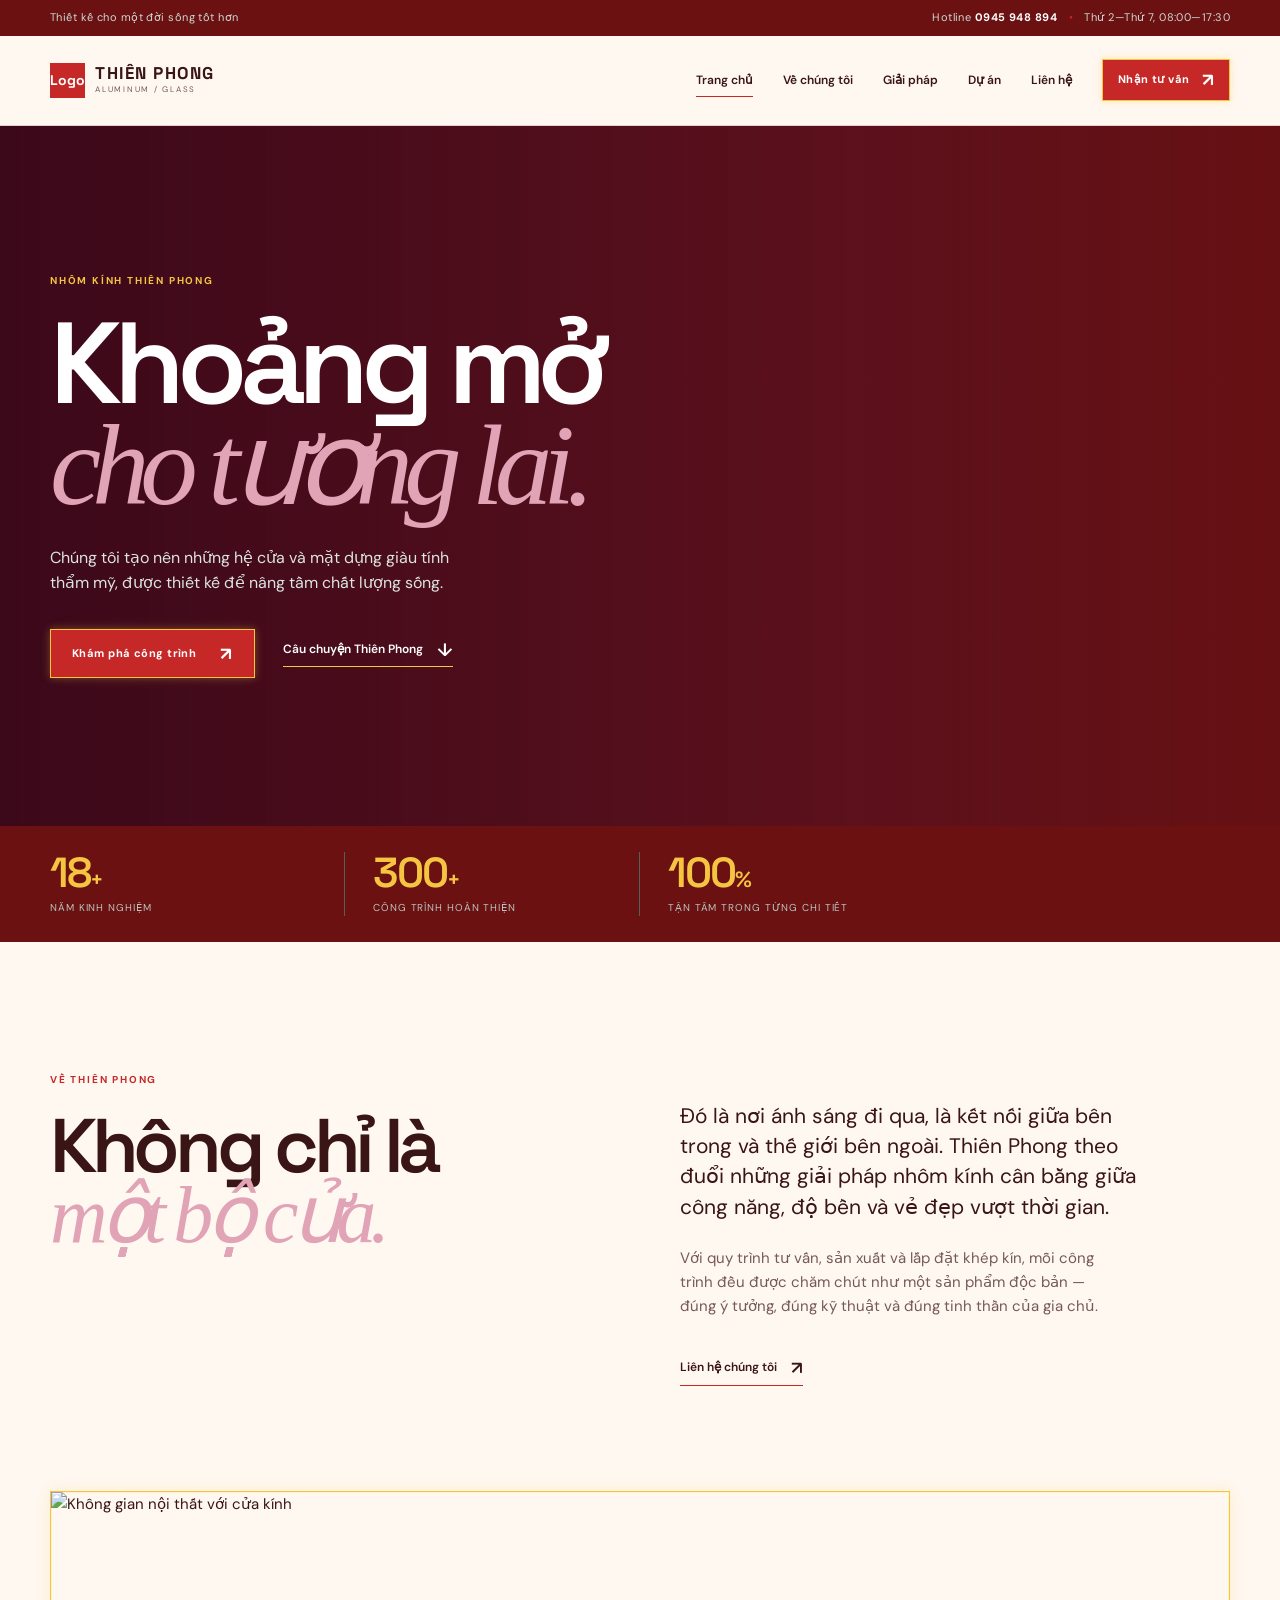
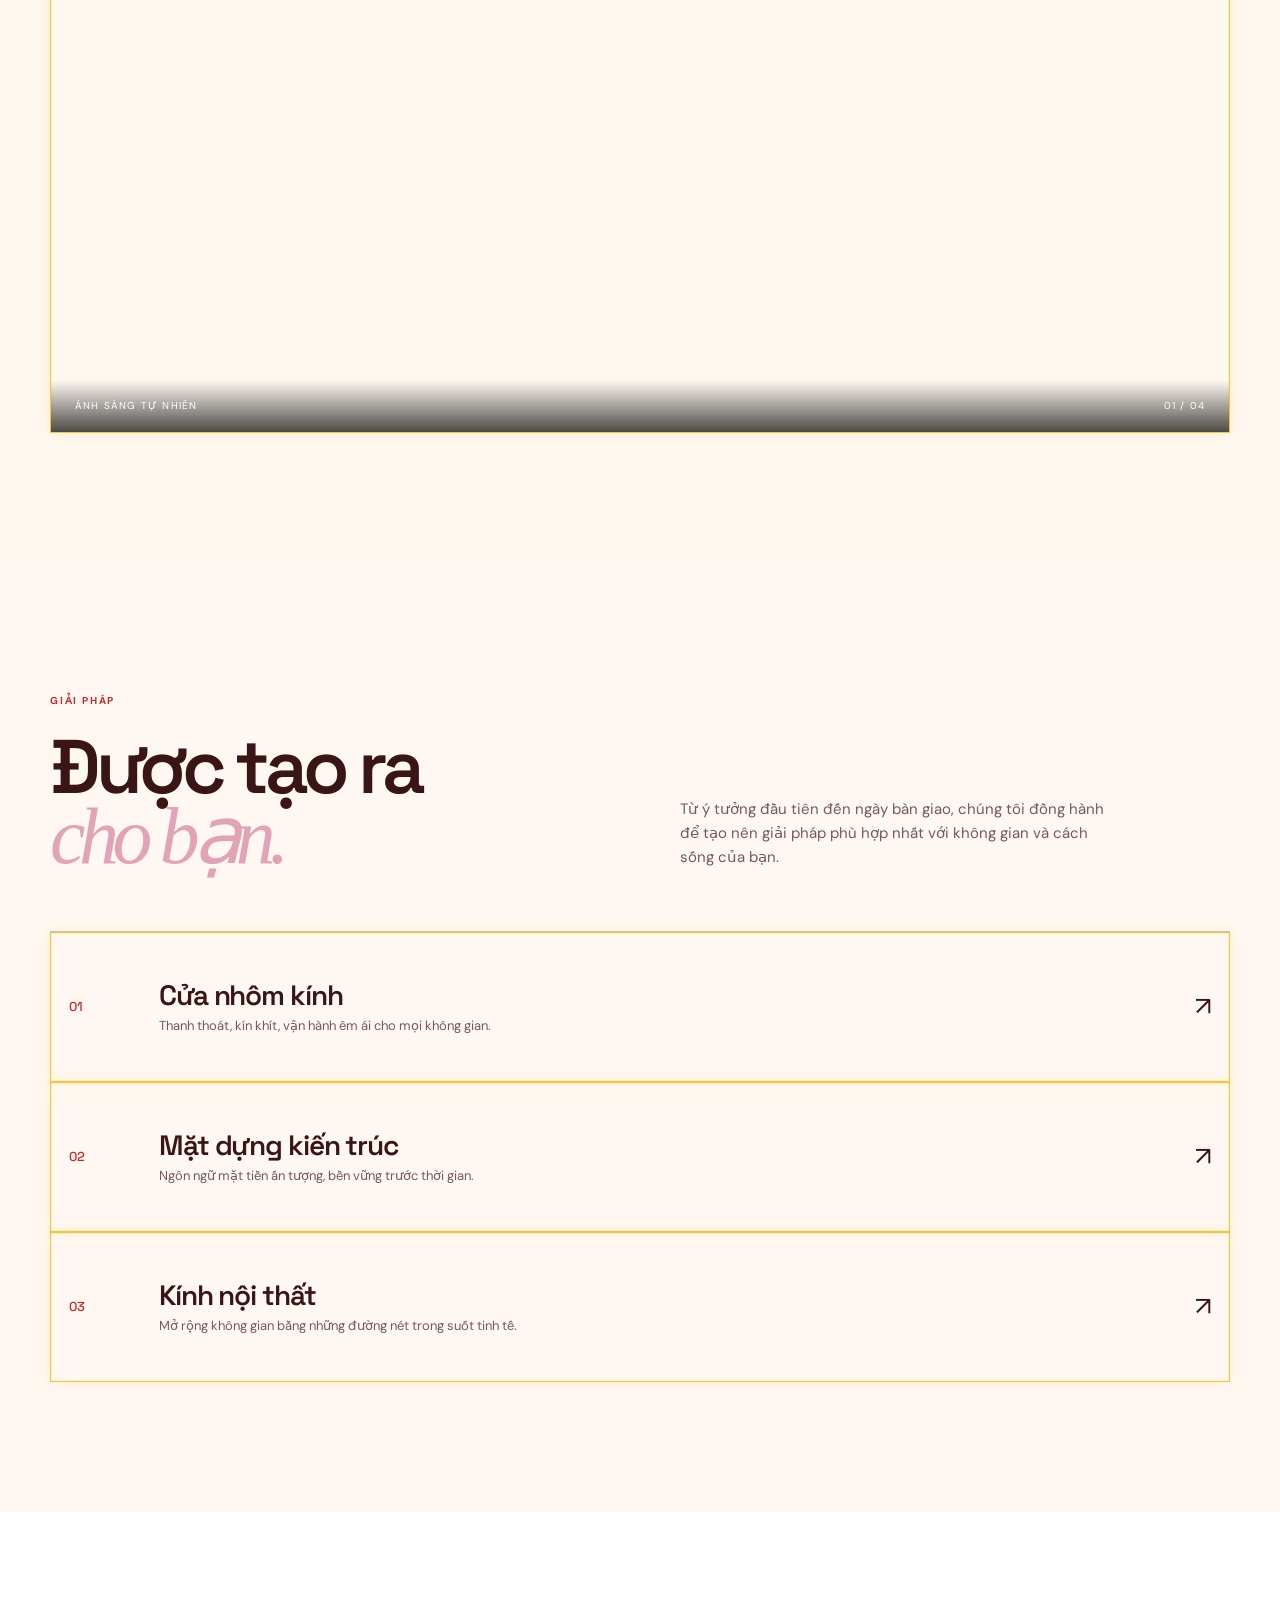
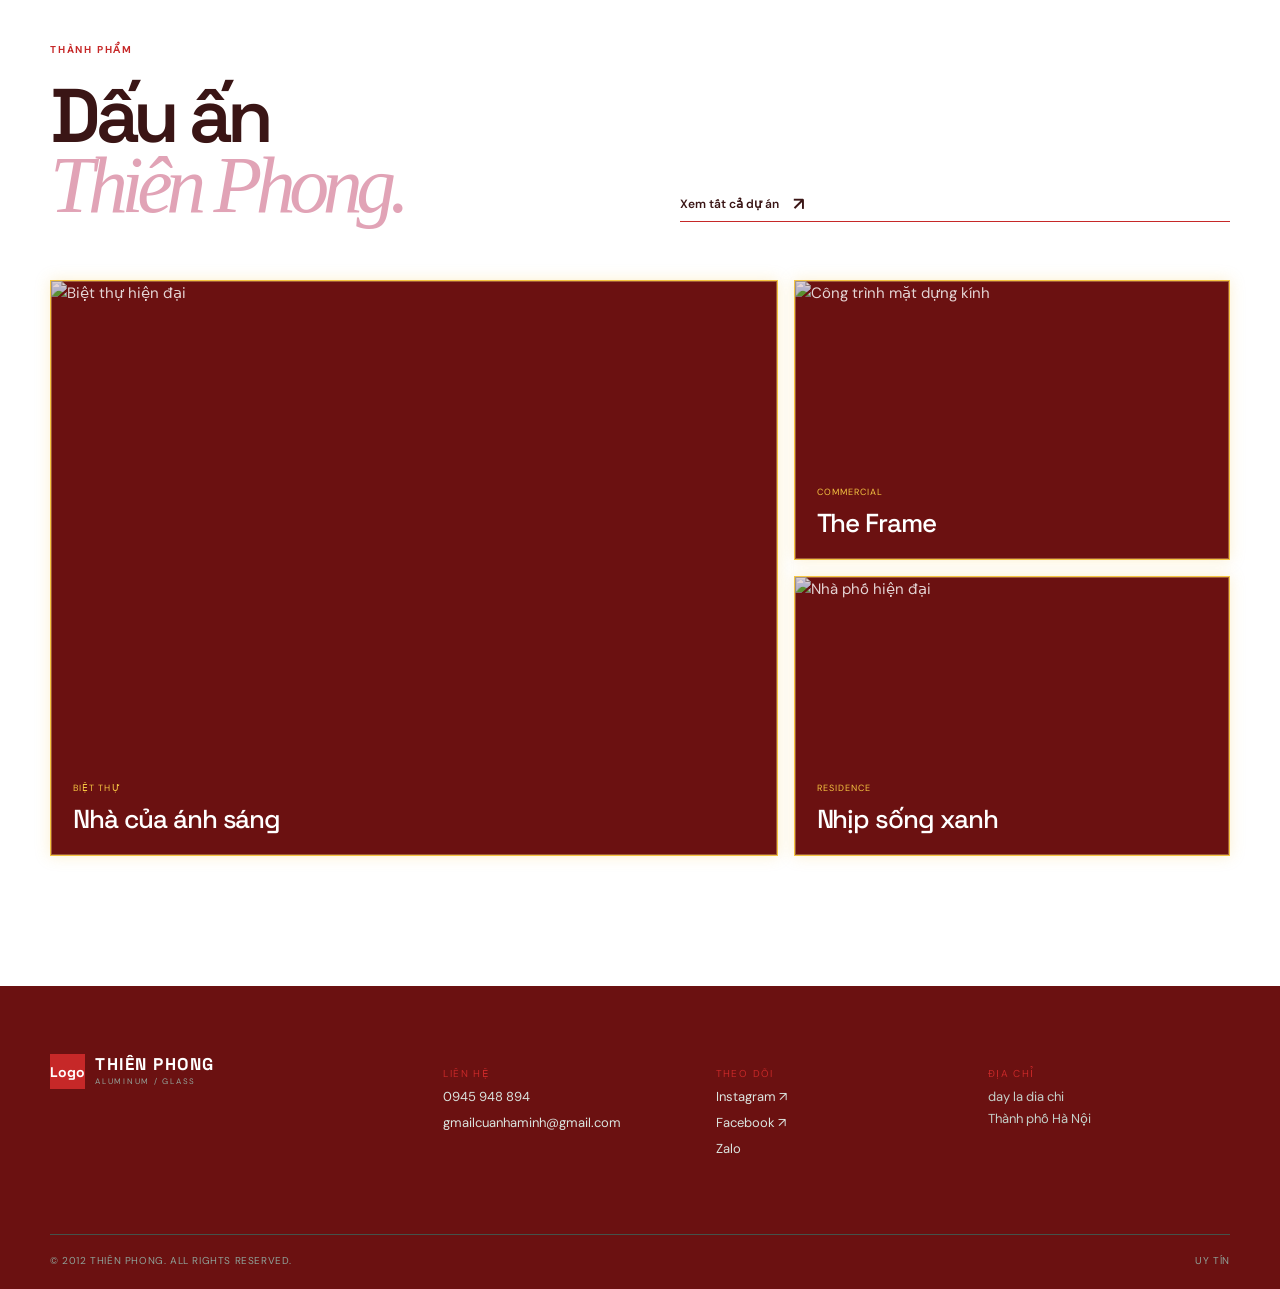
==== index.html @ 62b5f119 "Rename the main web" ====
<!doctype html>
<html lang="vi">

<head>
    <meta charset="utf-8">
    <meta name="viewport" content="width=device-width, initial-scale=1">
    <meta name="description"
        content="Thiên Phong - giải pháp nhôm kính kiến trúc tinh tế, bền vững cho không gian sống hiện đại.">
    <title>Thiên Phong | Nhôm kính kiến trúc</title>
    <!--<link rel="preconnect" href="https://fonts.googleapis.com"> <link rel="preconnect" href="https://fonts.gstatic.com" crossorigin>-->
    <link
        href="https://fonts.googleapis.com/css2?family=DM+Sans:wght@400;500;600;700&family=Space+Grotesk:wght@500;600;700&display=swap"
        rel="stylesheet">
    <link rel="stylesheet" href="style.css">
</head>

<body>
    <div class="announcement">
        <div class="container announcement-inner"><span>Thiết kế cho một đời sống tốt hơn</span><span>Hotline
                <strong>0945 948 894</strong> <i>•</i> Thứ 2—Thứ 7, 08:00—17:30</span></div>
    </div>
    <header class="site-header">
        <div class="container header-inner">
            <a class="brand" href="home.html" aria-label="Thiên Phong - Trang chủ"><span>Logo</span><b>THIÊN
                    PHONG</b><small>ALUMINUM / GLASS</small></a>
            <button class="menu-toggle" aria-label="Mở menu" aria-expanded="false"><span></span><span></span></button>
            <nav class="site-nav" aria-label="Điều hướng chính">
                <a class="active" href="home.html">Trang chủ</a><a href="#about">Về chúng tôi</a><a
                    href="#services">Giải pháp</a><a href="project.html">Dự án</a><a href="contact.html">Liên hệ</a>
                <a class="button button-small" href="contact.html">Nhận tư vấn <span>↗</span></a>
            </nav>
        </div>
    </header>
    <main>
        <section class="hero">
            <div class="hero-image"></div>
            <div class="hero-shade"></div>
            <div class="container hero-content">
                <p class="kicker light">Nhôm kính Thiên Phong</p>
                <h1>Khoảng mở<br><em>cho tương lai.</em></h1>
                <p class="hero-lead">Chúng tôi tạo nên những hệ cửa và mặt dựng giàu tính thẩm mỹ, được thiết kế để nâng
                    tầm chất lượng sống.</p>
                <div class="hero-actions"><a class="button" href="project.html">Khám phá công trình <span>↗</span></a><a
                        class="text-link light" href="#about">Câu chuyện Thiên Phong <span>↓</span></a></div>
            </div>
        </section>
        <section class="proof-strip">
            <div class="container proof-grid">
                <div><strong>18<span>+</span></strong><small>Năm kinh nghiệm</small></div>
                <div><strong>300<span>+</span></strong><small>Công trình hoàn thiện</small></div>
                <div><strong>100<span>%</span></strong><small>Tận tâm trong từng chi tiết</small></div>
            </div>
        </section>
        <section class="section about-section" id="about">
            <div class="container split-grid">
                <div class="section-intro">
                    <p class="kicker">Về Thiên Phong</p>
                    <h2>Không chỉ là<br><em>một bộ cửa.</em></h2>
                </div>
                <div class="about-copy">
                    <p class="lead">Đó là nơi ánh sáng đi qua, là kết nối giữa bên trong và thế giới bên ngoài. Thiên
                        Phong theo đuổi những giải pháp nhôm kính cân bằng giữa công năng, độ bền và vẻ đẹp vượt thời
                        gian.</p>
                    <p>Với quy trình tư vấn, sản xuất và lắp đặt khép kín, mỗi công trình đều được chăm chút như một sản
                        phẩm độc bản — đúng ý tưởng, đúng kỹ thuật và đúng tinh thần của gia chủ.</p><a
                        class="text-link" href="contact.html">Liên hệ chúng tôi <span>↗</span></a>
                </div>
            </div>
            <div class="container image-feature"><img
                    src="https://images.unsplash.com/photo-1600607687920-4e2a09cf159d?auto=format&fit=crop&w=1800&q=85"
                    alt="Không gian nội thất với cửa kính" class="image-feature-bg">
                <div class="image-caption"><span>Ánh sáng tự nhiên</span><span>01 / 04</span></div>
            </div>
        </section>
        <section class="section services-section" id="services">
            <div class="container">
                <div class="section-top">
                    <div>
                        <p class="kicker">Giải pháp</p>
                        <h2>Được tạo ra<br><em>cho bạn.</em></h2>
                    </div>
                    <p class="section-note">Từ ý tưởng đầu tiên đến ngày bàn giao, chúng tôi đồng hành để tạo nên giải
                        pháp phù hợp nhất với không gian và cách sống của bạn.</p>
                </div>
                <div class="service-list">
                    <a class="service-card" href="contact.html"><span class="service-index">01</span>
                        <div>
                            <h3>Cửa nhôm kính</h3>
                            <p>Thanh thoát, kín khít, vận hành êm ái cho mọi không gian.</p>
                        </div><span class="arrow">↗</span>
                    </a>
                    <a class="service-card" href="contact.html"><span class="service-index">02</span>
                        <div>
                            <h3>Mặt dựng kiến trúc</h3>
                            <p>Ngôn ngữ mặt tiền ấn tượng, bền vững trước thời gian.</p>
                        </div><span class="arrow">↗</span>
                    </a>
                    <a class="service-card" href="contact.html"><span class="service-index">03</span>
                        <div>
                            <h3>Kính nội thất</h3>
                            <p>Mở rộng không gian bằng những đường nét trong suốt tinh tế.</p>
                        </div><span class="arrow">↗</span>
                    </a>
                </div>
            </div>
        </section>
        <section class="section projects-section" id="projects">
            <div class="container">
                <div class="section-top">
                    <div>
                        <p class="kicker">Thành phẩm</p>
                        <h2>Dấu ấn<br><em>Thiên Phong.</em></h2>
                    </div><a class="text-link" href="project.html">Xem tất cả dự án <span>↗</span></a>
                </div>
                <div class="project-grid"><a class="project-card project-large" href="project.html"><img
                            src="https://images.unsplash.com/photo-1600585154340-be6161a56a0c?auto=format&fit=crop&w=1200&q=85"
                            alt="Biệt thự hiện đại">
                        <div><small>Biệt thự </small>
                            <h3>Nhà của ánh sáng</h3>
                        </div>
                    </a><a class="project-card" href="project.html"><img
                            src="https://images.unsplash.com/photo-1487958449943-2429e8be8625?auto=format&fit=crop&w=900&q=85"
                            alt="Công trình mặt dựng kính">
                        <div><small>Commercial </small>
                            <h3>The Frame</h3>
                        </div>
                    </a><a class="project-card" href="project.html"><img
                            src="https://images.unsplash.com/photo-1512917774080-9991f1c4c750?auto=format&fit=crop&w=900&q=85"
                            alt="Nhà phố hiện đại">
                        <div><small>Residence </small>
                            <h3>Nhịp sống xanh</h3>
                        </div>
                    </a></div>
            </div>
        </section>
    </main>
    <footer>
        <div class="container footer-grid"><a class="brand brand-footer" href="home.html"><span>Logo</span><b>THIÊN
                    PHONG</b><small>ALUMINUM / GLASS</small></a>
            <div>
                <p class="footer-label">Liên hệ</p><a href="tel:0945948894">0945 948 894</a><a
                    href="mailto:info@thienphong.vn">gmailcuanhaminh@gmail.com</a>
            </div>
            <div>
                <p class="footer-label">Theo dõi</p><a href="#">Instagram ↗</a><a href="#">Facebook ↗</a><a
                    href="#">Zalo</a>
            </div>
            <div>
                <p class="footer-label">Địa chỉ</p>
                <p>day la dia chi<br>Thành phố Hà Nội</p>
            </div>
        </div>
        <div class="container footer-bottom"><span>© 2012 Thiên Phong. All rights reserved.</span><span>Uy Tín</span>
        </div>
    </footer>
    <script src="script.js"></script>
</body>

</html>
---- style.css ----
:root {
    --ink: #3a1515;
    --muted: #765959;
    --paper: #fff8f1;
    --line: #e6cfd0;
    --accent: #c62828;
    --gold: #f5c542;
    --dark: #6b1111;
    --serif: Georgia, serif;
    --sans: "DM Sans", Arial, sans-serif;
    --display: "Space Grotesk", Arial, sans-serif
}

* {
    box-sizing: border-box
}

html {
    scroll-behavior: smooth
}

body {
    margin: 0;
    color: var(--ink);
    background-color: var(--paper);
    background-image: linear-gradient(rgba(255, 248, 241, .92), rgba(255, 248, 241, .92)), url("https://images.unsplash.com/photo-1511818966892-d7d671e672a2?auto=format&fit=crop&w=1800&q=80");
    background-attachment: fixed;
    background-size: cover;
    font-family: var(--sans);
    font-size: 15px;
    line-height: 1.6
}

a {
    text-decoration: none;
    color: inherit
}

img {
    display: block;
    width: 100%;
    object-fit: cover
}

.container {
    width: min(1180px, calc(100% - 64px));
    margin: auto
}

.announcement {
    background: var(--dark);
    color: #cdd8d2;
    font-size: 11px;
    letter-spacing: .04em
}

.announcement-inner {
    display: flex;
    justify-content: space-between;
    padding: 9px 0
}

.announcement strong {
    color: #fff
}

.announcement i {
    color: var(--accent);
    font-style: normal;
    margin: 0 8px
}

.site-header {
    height: 90px;
    background: var(--paper);
    border-bottom: 1px solid var(--line);
    position: relative;
    z-index: 5
}

.header-inner {
    height: 100%;
    display: flex;
    align-items: center;
    justify-content: space-between
}

.brand {
    display: grid;
    grid-template-columns: 35px auto;
    grid-template-rows: 18px 14px;
    column-gap: 10px;
    align-items: center
}

.brand>span {
    grid-row: span 2;
    display: grid;
    place-items: center;
    background: var(--accent);
    color: #fff;
    font: 700 14px var(--display);
    height: 35px
}

.brand b {
    font: 700 17px var(--display);
    letter-spacing: .09em;
    line-height: 1
}

.brand small {
    font-size: 8px;
    letter-spacing: .22em;
    color: var(--muted);
    line-height: 1
}

.site-nav {
    display: flex;
    align-items: center;
    gap: 30px;
    font-size: 12px;
    font-weight: 600
}

.site-nav>a:not(.button) {
    position: relative;
    padding: 10px 0
}

.site-nav>a:not(.button):after {
    content: "";
    position: absolute;
    bottom: 3px;
    left: 0;
    width: 0;
    height: 1px;
    background: var(--accent);
    transition: .25s
}

.site-nav>a:hover:after,
.site-nav>a.active:after {
    width: 100%
}

.button {
    display: inline-flex;
    align-items: center;
    justify-content: center;
    gap: 24px;
    background: var(--accent);
    color: #fff;
    padding: 15px 21px;
    border: 1px solid var(--gold);
    box-shadow: 0 0 8px rgba(245, 197, 66, .35);
    font-size: 11px;
    font-weight: 700;
    letter-spacing: .04em;
    transition: .25s
}

.button:hover {
    background: #a51f1f;
    border-color: #ffe486;
    transform: translateY(-2px)
}

.button span,
.text-link span {
    font-size: 18px;
    line-height: 0
}

.button-small {
    padding: 11px 15px;
    gap: 12px
}

.menu-toggle {
    display: none
}

.hero {
    height: min(700px, calc(100vh - 123px));
    min-height: 560px;
    position: relative;
    background: var(--dark);
    color: #fff;
    overflow: hidden
}

.hero-image {
    position: absolute;
    inset: 0;
    background: url("https://images.unsplash.com/photo-1600607687939-ce8a6c25118c?auto=format&fit=crop&w=2000&q=90") center/cover;
    animation: zoom 12s ease-out both
}

.hero-shade {
    position: absolute;
    inset: 0;
    background: linear-gradient(90deg, rgba(54, 8, 28, .9), rgba(74, 16, 40, .48) 65%, rgba(74, 16, 40, .12))
}

.hero-content {
    position: relative;
    height: 100%;
    display: flex;
    flex-direction: column;
    justify-content: center
}

.kicker {
    color: var(--accent);
    font-size: 10px;
    letter-spacing: .18em;
    text-transform: uppercase;
    font-weight: 700;
    margin: 0 0 24px
}

.kicker.light {
    color: #f5c542
}

.hero h1,
.page-hero h1 {
    font: 600 clamp(60px, 9vw, 124px)/.88 var(--display);
    letter-spacing: -.07em;
    margin: 0 0 28px
}

.hero h1 em,
.page-hero h1 em,
h1 em,
h2 em {
    color: #e1a3b6;
    font-family: var(--serif);
    font-weight: 400;
    letter-spacing: -.08em
}

.hero-lead {
    max-width: 420px;
    color: #dce4df;
    font-size: 16px;
    margin: 0 0 33px
}

.hero-actions {
    display: flex;
    align-items: center;
    gap: 28px
}

.text-link {
    display: inline-flex;
    align-items: center;
    gap: 14px;
    border-bottom: 1px solid var(--accent);
    padding-bottom: 7px;
    font-weight: 600;
    font-size: 12px
}

.text-link.light {
    color: #fff;
    border-color: var(--gold)
}

.hero-meta {
    position: absolute;
    bottom: 23px;
    left: 50%;
    right: 0;
    display: flex;
    justify-content: space-between;
    color: #bac9c1;
    font-size: 10px;
    letter-spacing: .09em;
    text-transform: uppercase;
    padding: 0 32px
}

.hero-meta b {
    color: var(--gold);
    font-size: 17px;
    margin-left: 10px
}

.proof-strip {
    background: var(--dark);
    color: #fff
}

.proof-grid {
    display: grid;
    grid-template-columns: repeat(4, 1fr);
    padding: 26px 0
}

.proof-grid>div {
    padding: 0 28px;
    border-right: 1px solid #52615a
}

.proof-grid>div:first-child {
    padding-left: 0
}

.proof-grid>div:last-child {
    border: 0
}

.proof-grid strong {
    display: block;
    color: var(--gold);
    font: 600 42px/1 var(--display);
    letter-spacing: -.05em
}

.proof-grid strong span {
    font-size: 22px
}

.proof-grid small {
    display: block;
    margin-top: 6px;
    color: #b8c4be;
    font-size: 10px;
    text-transform: uppercase;
    letter-spacing: .09em
}

.section {
    padding: 130px 0
}

.split-grid,
.section-top {
    display: grid;
    grid-template-columns: 1fr 1fr;
    gap: 80px
}

.section-intro h2,
.section-top h2 {
    font: 600 clamp(48px, 6vw, 76px)/.9 var(--display);
    letter-spacing: -.07em;
    margin: 0
}

.section-intro h2 em,
.section-top h2 em {
    font-size: 1.05em
}

.about-copy {
    max-width: 480px;
    padding-top: 29px
}

.lead {
    font-size: 21px;
    line-height: 1.45;
    margin: 0 0 24px
}

.about-copy>p:not(.lead),
.section-note {
    color: var(--muted);
    max-width: 430px
}

.about-copy .text-link {
    margin-top: 25px
}

.image-feature {
    margin-top: 105px;
    position: relative;
    border: 1px solid var(--gold);
    box-shadow: 0 0 0 1px rgba(255, 228, 134, .35) inset, 0 0 14px rgba(245, 197, 66, .22);
    overflow: hidden
}

.image-feature img {
    height: 540px
}

.image-caption {
    position: absolute;
    bottom: 0;
    left: 0;
    right: 0;
    padding: 18px 24px;
    color: #fff;
    display: flex;
    justify-content: space-between;
    background: linear-gradient(transparent, rgba(0, 0, 0, .7));
    font-size: 10px;
    text-transform: uppercase;
    letter-spacing: .12em
}

.services-section {
    background: linear-gradient(rgba(255, 248, 241, .9), rgba(255, 248, 241, .9)), url("https://images.unsplash.com/photo-1600210492486-724fe5c67fb0?auto=format&fit=crop&w=1800&q=80") center/cover fixed
}

.section-top {
    align-items: end;
    margin-bottom: 58px
}

.section-note {
    margin: 0 0 4px
}

.service-list {
    border-top: 1px solid #bdc6be
}

.service-card {
    display: grid;
    grid-template-columns: 90px 1fr 50px;
    align-items: center;
    min-height: 150px;
    border-bottom: 1px solid #bdc6be;
    transition: .25s;
    border: 1px solid var(--gold);
    box-shadow: 0 0 0 1px rgba(255, 228, 134, .35) inset, 0 0 12px rgba(245, 197, 66, .2);
    padding: 0 18px
}

.service-card:hover {
    padding-left: 18px;
    color: var(--accent)
}

.service-index {
    font: 500 13px var(--display);
    color: var(--accent)
}

.service-card h3 {
    font: 600 28px var(--display);
    letter-spacing: -.04em;
    margin: 0 0 3px
}

.service-card p {
    color: var(--muted);
    font-size: 13px;
    margin: 0
}

.arrow {
    font-size: 26px;
    text-align: right
}

.projects-section {
    background: #fff
}

.project-grid {
    display: grid;
    grid-template-columns: 1.25fr .75fr;
    grid-template-rows: 280px 280px;
    gap: 16px
}

.project-card {
    position: relative;
    overflow: hidden;
    background: var(--dark);
    color: #fff;
    border: 1px solid var(--gold);
    box-shadow: 0 0 0 1px rgba(255, 228, 134, .35) inset, 0 0 14px rgba(245, 197, 66, .25);
}

.project-card.project-large {
    grid-row: span 2
}

.project-card img {
    height: 100%;
    opacity: .82;
    transition: .5s
}

.project-card:hover img {
    transform: scale(1.05);
    opacity: .6
}

.project-card>div {
    position: absolute;
    left: 22px;
    right: 22px;
    bottom: 19px
}

.project-card small,
.portfolio-item small {
    color: var(--gold);
    text-transform: uppercase;
    font-size: 9px;
    letter-spacing: .12em
}

.project-card h3 {
    font: 500 26px var(--display);
    margin: 4px 0 0;
    letter-spacing: -.04em
}

.quote-section {
    background: var(--accent);
    color: #fff;
    padding: 105px 0
}

.quote-inner {
    position: relative
}

.quote-section h2 {
    font: 600 clamp(48px, 7vw, 88px)/.9 var(--display);
    letter-spacing: -.08em;
    margin: 0 0 45px
}

.quote-section h2 em {
    color: #f7d96f
}

.button-light {
    background: #fff;
    border-color: #fff;
    color: var(--dark)
}

.button-light:hover {
    background: #fff0c2;
    border-color: var(--gold)
}

.page-hero {
    background: linear-gradient(rgba(74, 16, 40, .9), rgba(74, 16, 40, .82)), url("https://images.unsplash.com/photo-1600607687920-4e2a09cf159d?auto=format&fit=crop&w=1800&q=80") center/cover;
    color: #fff;
    padding: 100px 0 110px
}

.page-hero h1 {
    font-size: clamp(58px, 8vw, 108px);
    margin: 0
}

.contact-section {
    background: linear-gradient(rgba(255, 248, 241, .92), rgba(255, 248, 241, .92)), url("https://images.unsplash.com/photo-1600607687920-4e2a09cf159d?auto=format&fit=crop&w=1800&q=80") center/cover
}

.contact-layout {
    display: grid;
    grid-template-columns: .85fr 1.15fr;
    gap: 120px
}

.contact-layout>.lead {
    max-width: 390px
}

.contact-details {
    margin-top: 70px;
    border-top: 1px solid var(--line)
}

.contact-details>div {
    padding: 19px 0;
    border-bottom: 1px solid var(--line)
}

.contact-details span,
.footer-label {
    display: block;
    color: var(--accent);
    font-size: 10px;
    letter-spacing: .14em;
    text-transform: uppercase;
    margin-bottom: 4px
}

.contact-details a {
    font: 500 23px var(--display)
}

.contact-details p {
    margin: 0;
    color: var(--muted)
}

.contact-form {
    display: grid;
    gap: 27px;
    background: var(--paper);
    padding: 38px;
    border: 1px solid var(--gold);
    box-shadow: 0 0 0 1px rgba(255, 228, 134, .4) inset, 0 0 16px rgba(245, 197, 66, .22)
}

.contact-form label {
    display: grid;
    gap: 8px;
    font-size: 11px;
    text-transform: uppercase;
    letter-spacing: .1em;
    font-weight: 700
}

.contact-form input,
.contact-form textarea {
    font: 15px var(--sans);
    border: 0;
    border-bottom: 1px solid #bec7bf;
    background: transparent;
    padding: 11px 0;
    outline: 0;
    color: var(--ink);
    resize: vertical
}

.contact-form input:focus,
.contact-form textarea:focus {
    border-color: var(--accent)
}

.form-note {
    font-size: 11px;
    color: var(--muted);
    margin: -10px 0 0
}

.project-heading {
    padding-bottom: 120px
}

.portfolio-section {
    background: linear-gradient(rgba(255, 248, 241, .92), rgba(255, 248, 241, .92)), url("https://images.unsplash.com/photo-1600607688969-a5bfcd646154?auto=format&fit=crop&w=1800&q=80") center/cover fixed
}

.filter-row {
    display: flex;
    justify-content: space-between;
    align-items: center;
    border-bottom: 1px solid var(--line);
    padding-bottom: 20px;
    margin-bottom: 30px;
    color: var(--muted);
    font-size: 12px
}

.filter-row>div {
    display: flex;
    gap: 20px
}

.filter {
    font: 600 12px var(--sans);
    color: var(--muted);
    background: none;
    border: 0;
    padding: 4px 0;
    cursor: pointer
}

.filter.active {
    color: var(--accent);
    border-bottom: 1px solid var(--accent)
}

.portfolio-grid {
    display: grid;
    grid-template-columns: 1fr 1fr;
    gap: 55px 20px
}

.portfolio-item {
    margin: 0;
    padding: 10px;
    border: 1px solid var(--gold);
    box-shadow: 0 0 0 1px rgba(255, 228, 134, .35) inset, 0 0 14px rgba(245, 197, 66, .22);
    background: rgba(255, 248, 241, .88)
}

.portfolio-item.wide {
    grid-column: span 2
}

.portfolio-item img {
    height: 430px
}

.portfolio-item.wide img {
    height: 610px
}

.portfolio-item>div {
    padding: 17px 12px 8px
}

.portfolio-item h2 {
    font: 500 28px var(--display);
    letter-spacing: -.04em;
    margin: 4px 0
}

.portfolio-item p {
    color: var(--muted);
    font-size: 13px;
    margin: 0;
    max-width: 460px
}

footer {
    background: var(--dark);
    color: #c4d0c9;
    padding: 70px 0 20px
}

.footer-grid {
    display: grid;
    grid-template-columns: 1.5fr 1fr 1fr 1fr;
    gap: 30px;
    padding-bottom: 70px
}

.brand-footer {
    align-self: start;
    color: #fff
}

.brand-footer small {
    color: #94a59c
}

.footer-grid>div>a {
    display: block;
    margin: 5px 0;
    color: #dbe4df;
    font-size: 13px
}

.footer-grid>div>p:not(.footer-label) {
    font-size: 13px;
    line-height: 1.7;
    margin: 0
}

.footer-bottom {
    border-top: 1px solid #43534b;
    padding-top: 18px;
    display: flex;
    justify-content: space-between;
    color: #8fa198;
    font-size: 10px;
    text-transform: uppercase;
    letter-spacing: .06em
}

@keyframes zoom {
    from {
        transform: scale(1.08)
    }

    to {
        transform: scale(1)
    }
}

@media(max-width:760px) {
    .container {
        width: min(100% - 40px, 560px)
    }

    .announcement {
        display: none
    }

    .site-header {
        height: 75px
    }

    .menu-toggle {
        display: flex;
        flex-direction: column;
        gap: 5px;
        background: none;
        border: 0;
        padding: 10px
    }

    .menu-toggle span {
        display: block;
        width: 24px;
        height: 2px;
        background: var(--ink)
    }

    .site-nav {
        display: none;
        position: absolute;
        top: 74px;
        left: 0;
        right: 0;
        background: var(--paper);
        padding: 24px 20px 30px;
        flex-direction: column;
        align-items: flex-start;
        gap: 18px;
        border-bottom: 1px solid var(--line)
    }

    .site-nav.open {
        display: flex
    }

    .hero {
        height: calc(100vh - 75px);
        min-height: 580px
    }

    .hero h1 {
        font-size: 62px
    }

    .hero-meta {
        left: 20px;
        padding: 0;
        font-size: 8px
    }

    .hero-meta span:last-child {
        display: none
    }

    .hero-actions {
        align-items: flex-start;
        flex-direction: column;
        gap: 22px
    }

    .proof-grid {
        grid-template-columns: 1fr 1fr;
        gap: 24px 0
    }

    .proof-grid>div {
        padding: 0 15px;
        border: 0
    }

    .proof-grid>div:nth-child(odd) {
        padding-left: 0
    }

    .section {
        padding: 80px 0
    }

    .split-grid,
    .section-top,
    .contact-layout {
        grid-template-columns: 1fr;
        gap: 30px
    }

    .about-copy {
        padding-top: 0
    }

    .image-feature {
        margin-top: 65px
    }

    .image-feature img {
        height: 390px
    }

    .section-top {
        margin-bottom: 35px
    }

    .section-note {
        margin: 0
    }

    .service-card {
        grid-template-columns: 42px 1fr 30px;
        min-height: 130px
    }

    .service-card h3 {
        font-size: 22px
    }

    .project-grid {
        display: block
    }

    .project-card {
        height: 300px;
        margin-bottom: 15px
    }

    .portfolio-grid {
        display: block
    }

    .portfolio-item {
        margin-bottom: 45px
    }

    .portfolio-item.wide img,
    .portfolio-item img {
        height: 330px
    }

    .filter-row {
        display: block
    }

    .filter-row>div {
        margin-top: 15px;
        gap: 16px
    }

    .contact-layout {
        gap: 55px
    }

    .contact-form {
        padding: 24px
    }

    .footer-grid {
        grid-template-columns: 1fr 1fr;
        gap: 38px;
        padding-bottom: 45px
    }

    .brand-footer {
        grid-column: span 2
    }

    .footer-bottom {
        display: block
    }

    .footer-bottom span {
        display: block;
        margin-top: 7px
    }

    .page-hero {
        padding: 75px 0 80px
    }
}
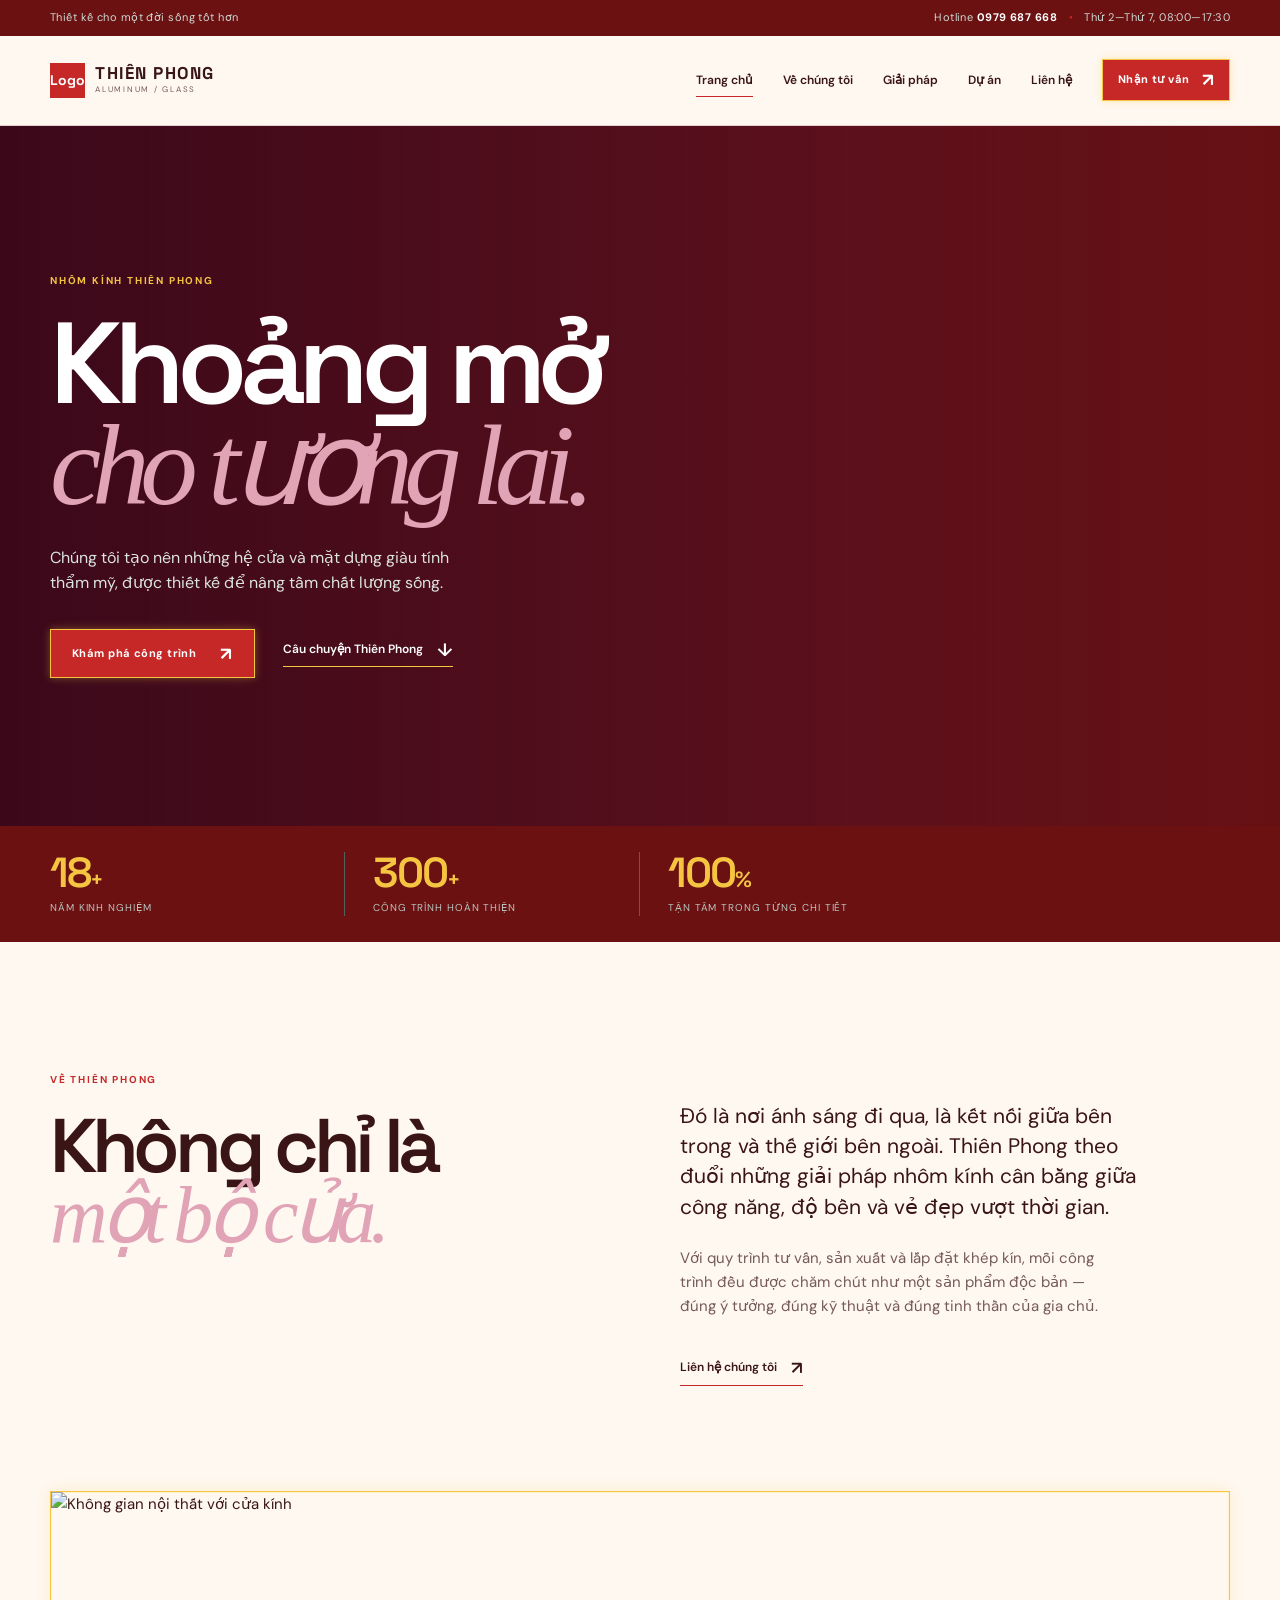
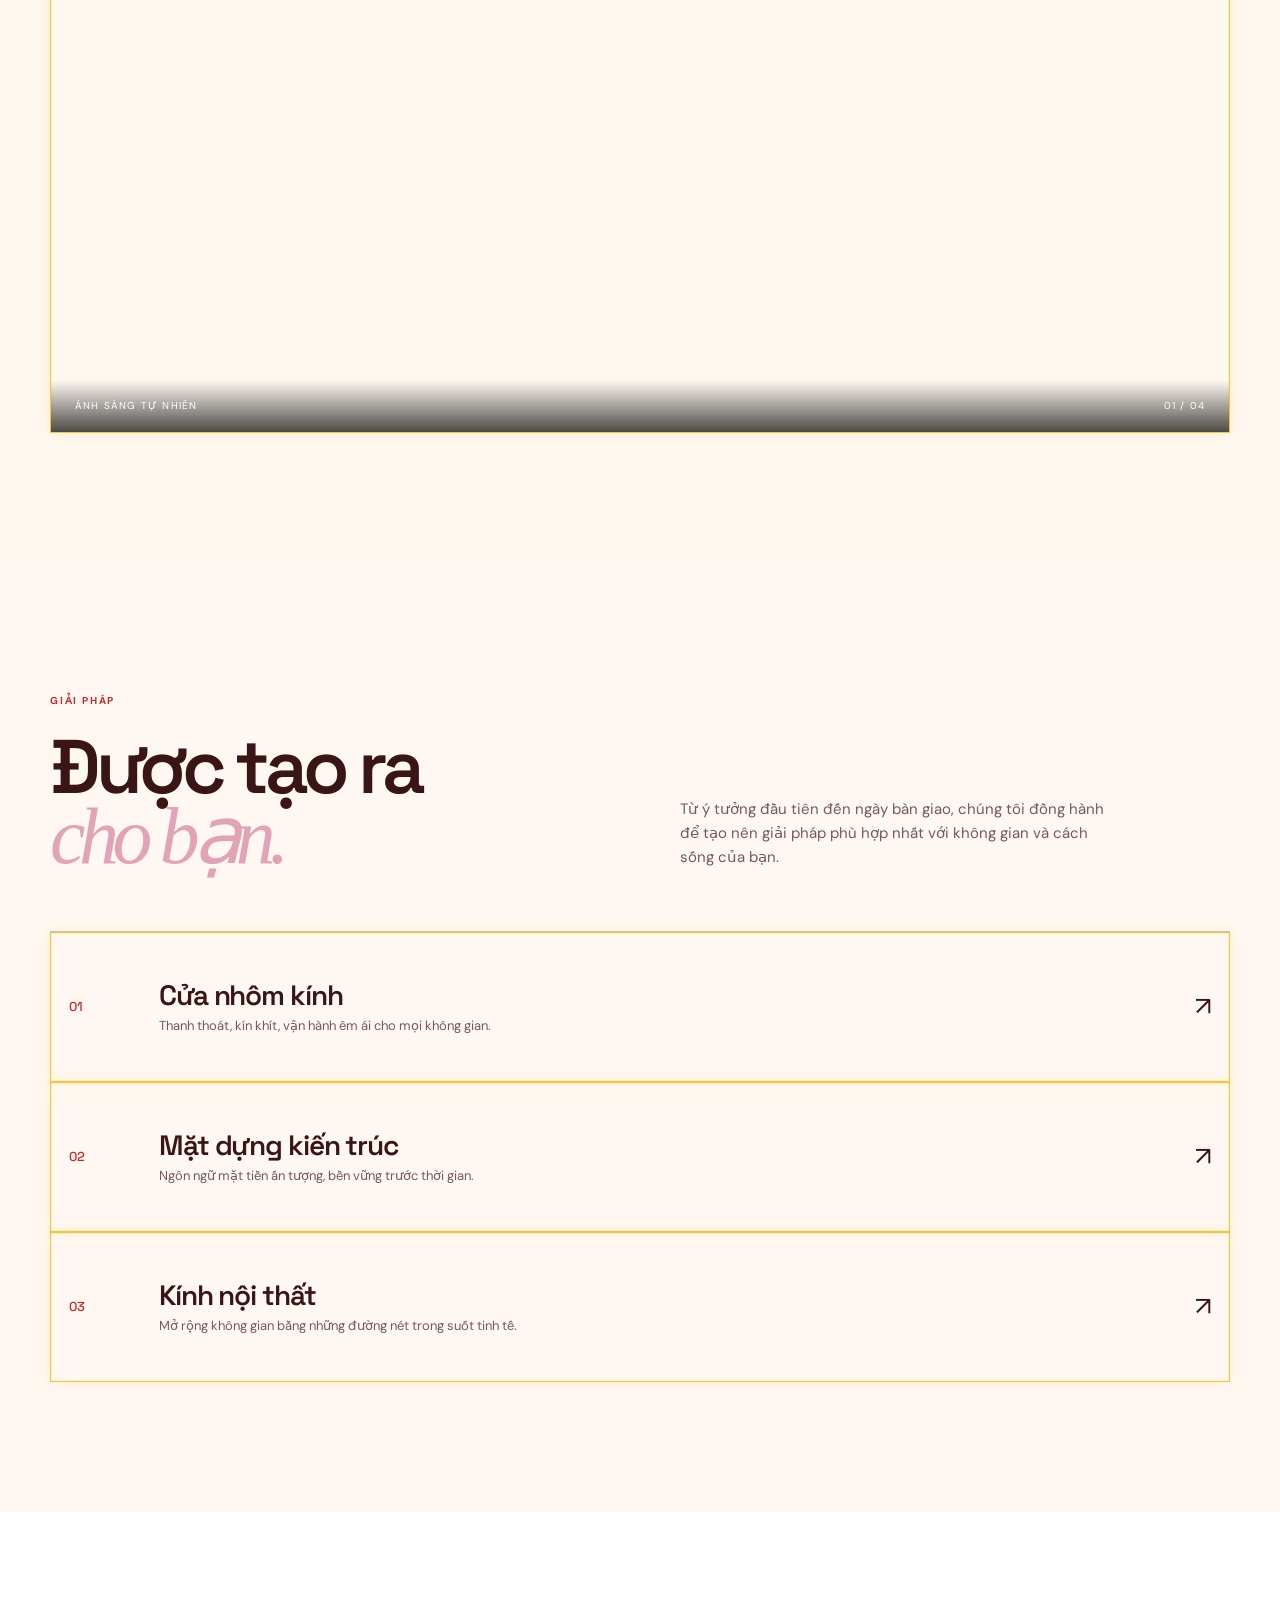
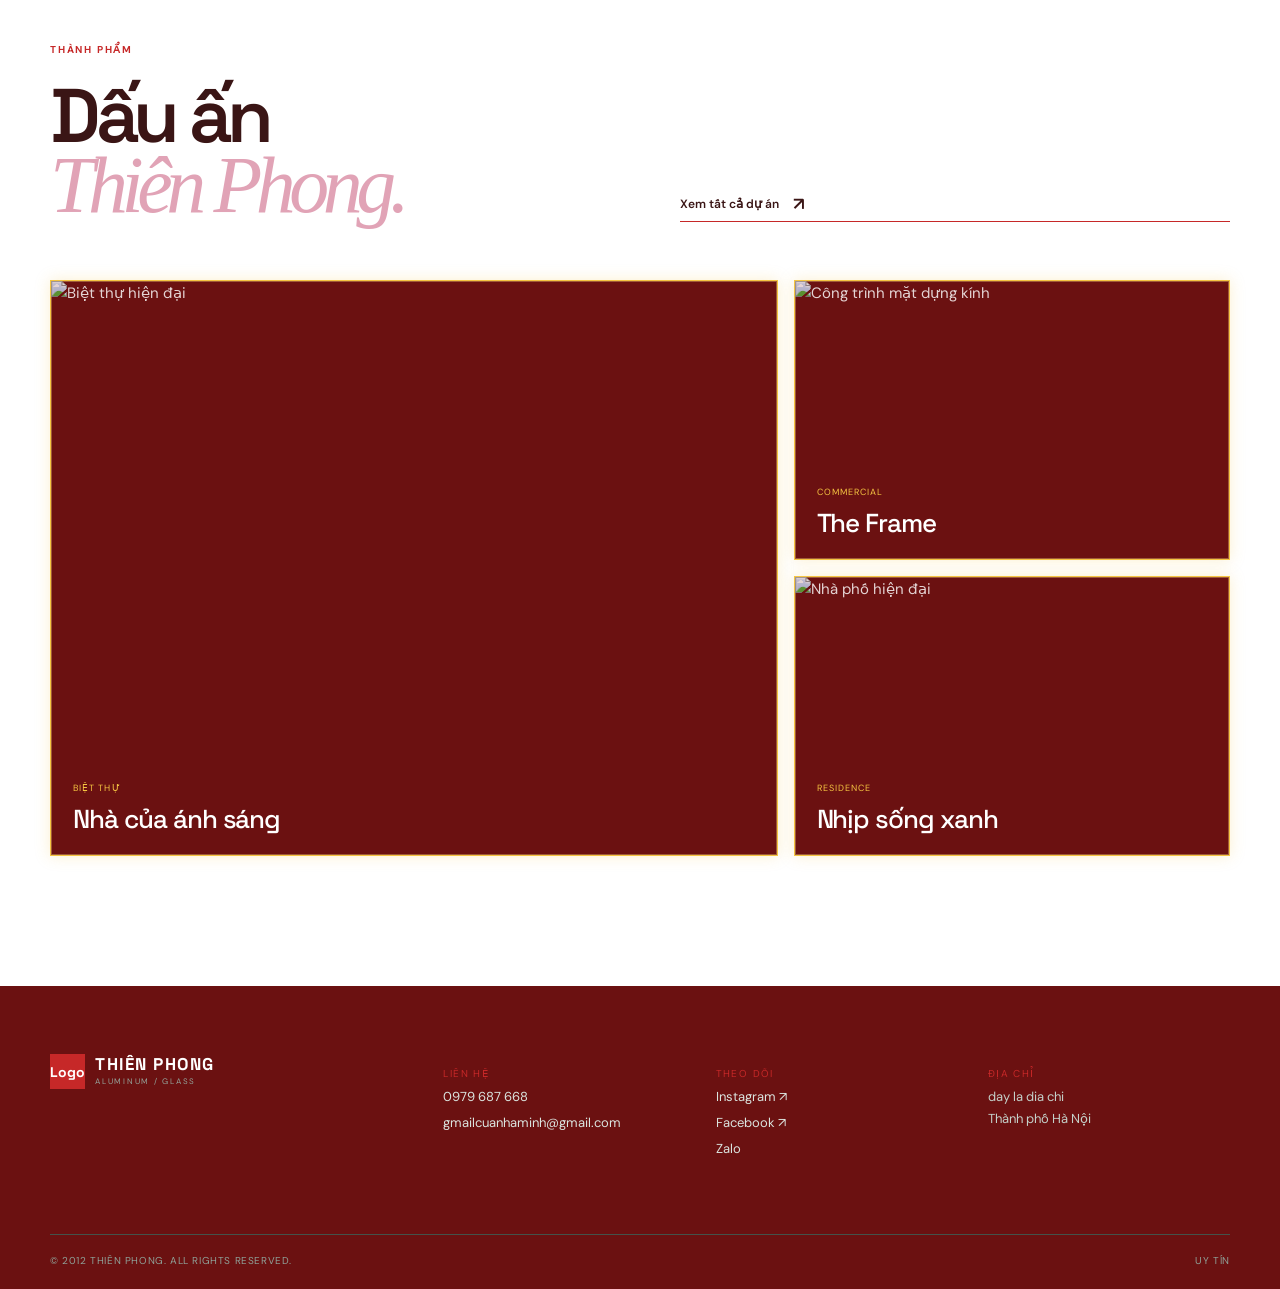
==== commit 2516d5db: "update front/back folder" ====
--- a/index.html
+++ b/index.html
@@ -7,7 +7,28 @@
     <meta name="description"
         content="Thiên Phong - giải pháp nhôm kính kiến trúc tinh tế, bền vững cho không gian sống hiện đại.">
     <title>Thiên Phong | Nhôm kính kiến trúc</title>
-    <!--<link rel="preconnect" href="https://fonts.googleapis.com"> <link rel="preconnect" href="https://fonts.gstatic.com" crossorigin>-->
+    <link rel="canonical" href="https://nkthienphong.github.io/nkthienphong/">
+
+    <!-- Thẻ Open Graph hiển thị ảnh & lời giới thiệu khi gửi link (Zalo, Facebook, Messenger...) -->
+    <meta property="og:type" content="website">
+    <meta property="og:site_name" content="Nhôm kính Thiên Phong">
+    <meta property="og:url" content="https://nkthienphong.github.io/nkthienphong/">
+    <meta property="og:title" content="Thiên Phong | Nhôm kính kiến trúc">
+    <meta property="og:description"
+        content="Thiên Phong - giải pháp nhôm kính kiến trúc tinh tế, bền vững cho không gian sống hiện đại.">
+    <meta property="og:image"
+        content="https://images.unsplash.com/photo-1600607687920-4e2a09cf159d?auto=format&fit=crop&w=1200&h=630&q=85">
+    <meta property="og:image:width" content="1200">
+    <meta property="og:image:height" content="630">
+
+    <!-- Thẻ hiển thị trên Twitter / X / Telegram -->
+    <meta name="twitter:card" content="summary_large_image">
+    <meta name="twitter:title" content="Thiên Phong | Nhôm kính kiến trúc">
+    <meta name="twitter:description"
+        content="Thiên Phong - giải pháp nhôm kính kiến trúc tinh tế, bền vững cho không gian sống hiện đại.">
+    <meta name="twitter:image"
+        content="https://images.unsplash.com/photo-1600607687920-4e2a09cf159d?auto=format&fit=crop&w=1200&h=630&q=85">
+
     <link
         href="https://fonts.googleapis.com/css2?family=DM+Sans:wght@400;500;600;700&family=Space+Grotesk:wght@500;600;700&display=swap"
         rel="stylesheet">
@@ -17,7 +38,7 @@
 <body>
     <div class="announcement">
         <div class="container announcement-inner"><span>Thiết kế cho một đời sống tốt hơn</span><span>Hotline
-                <strong>0945 948 894</strong> <i>•</i> Thứ 2—Thứ 7, 08:00—17:30</span></div>
+                <strong>0979 687 668</strong> <i>•</i> Thứ 2—Thứ 7, 08:00—17:30</span></div>
     </div>
     <header class="site-header">
         <div class="container header-inner">
@@ -138,7 +159,7 @@
         <div class="container footer-grid"><a class="brand brand-footer" href="home.html"><span>Logo</span><b>THIÊN
                     PHONG</b><small>ALUMINUM / GLASS</small></a>
             <div>
-                <p class="footer-label">Liên hệ</p><a href="tel:0945948894">0945 948 894</a><a
+                <p class="footer-label">Liên hệ</p><a href="tel:0945948894">0979 687 668</a><a
                     href="mailto:info@thienphong.vn">gmailcuanhaminh@gmail.com</a>
             </div>
             <div>
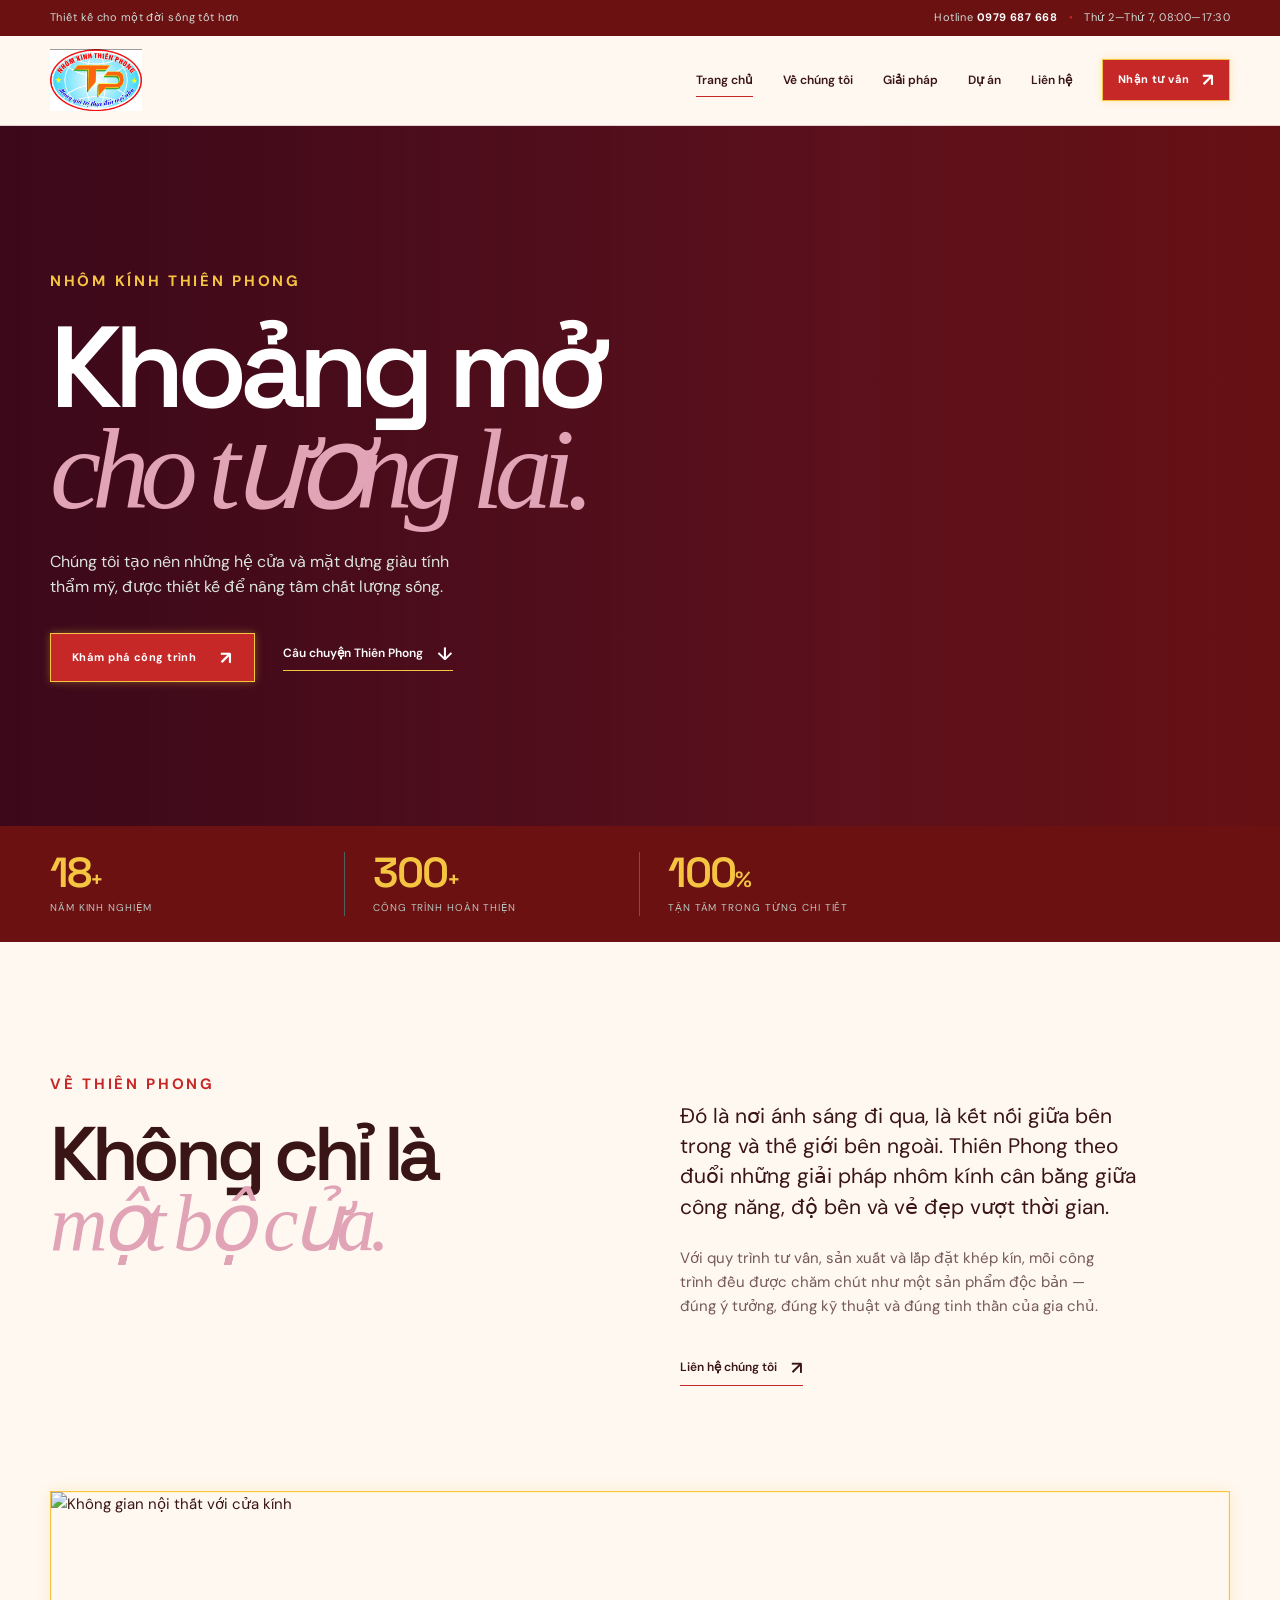
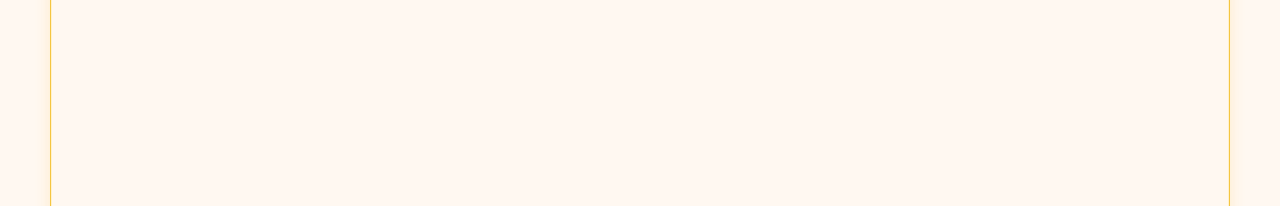
==== commit 999900f3: "debug the link page" ====
--- a/index.html
+++ b/index.html
@@ -3,178 +3,13 @@
 
 <head>
     <meta charset="utf-8">
+    <meta http-equiv="refresh" content="0; url=frontend/index.html">
     <meta name="viewport" content="width=device-width, initial-scale=1">
-    <meta name="description"
-        content="Thiên Phong - giải pháp nhôm kính kiến trúc tinh tế, bền vững cho không gian sống hiện đại.">
-    <title>Thiên Phong | Nhôm kính kiến trúc</title>
-    <link rel="canonical" href="https://nkthienphong.github.io/nkthienphong/">
-
-    <!-- Thẻ Open Graph hiển thị ảnh & lời giới thiệu khi gửi link (Zalo, Facebook, Messenger...) -->
-    <meta property="og:type" content="website">
-    <meta property="og:site_name" content="Nhôm kính Thiên Phong">
-    <meta property="og:url" content="https://nkthienphong.github.io/nkthienphong/">
-    <meta property="og:title" content="Thiên Phong | Nhôm kính kiến trúc">
-    <meta property="og:description"
-        content="Thiên Phong - giải pháp nhôm kính kiến trúc tinh tế, bền vững cho không gian sống hiện đại.">
-    <meta property="og:image"
-        content="https://images.unsplash.com/photo-1600607687920-4e2a09cf159d?auto=format&fit=crop&w=1200&h=630&q=85">
-    <meta property="og:image:width" content="1200">
-    <meta property="og:image:height" content="630">
-
-    <!-- Thẻ hiển thị trên Twitter / X / Telegram -->
-    <meta name="twitter:card" content="summary_large_image">
-    <meta name="twitter:title" content="Thiên Phong | Nhôm kính kiến trúc">
-    <meta name="twitter:description"
-        content="Thiên Phong - giải pháp nhôm kính kiến trúc tinh tế, bền vững cho không gian sống hiện đại.">
-    <meta name="twitter:image"
-        content="https://images.unsplash.com/photo-1600607687920-4e2a09cf159d?auto=format&fit=crop&w=1200&h=630&q=85">
-
-    <link
-        href="https://fonts.googleapis.com/css2?family=DM+Sans:wght@400;500;600;700&family=Space+Grotesk:wght@500;600;700&display=swap"
-        rel="stylesheet">
-    <link rel="stylesheet" href="style.css">
+    <title>Thiên Phong</title>
 </head>
 
 <body>
-    <div class="announcement">
-        <div class="container announcement-inner"><span>Thiết kế cho một đời sống tốt hơn</span><span>Hotline
-                <strong>0979 687 668</strong> <i>•</i> Thứ 2—Thứ 7, 08:00—17:30</span></div>
-    </div>
-    <header class="site-header">
-        <div class="container header-inner">
-            <a class="brand" href="home.html" aria-label="Thiên Phong - Trang chủ"><span>Logo</span><b>THIÊN
-                    PHONG</b><small>ALUMINUM / GLASS</small></a>
-            <button class="menu-toggle" aria-label="Mở menu" aria-expanded="false"><span></span><span></span></button>
-            <nav class="site-nav" aria-label="Điều hướng chính">
-                <a class="active" href="home.html">Trang chủ</a><a href="#about">Về chúng tôi</a><a
-                    href="#services">Giải pháp</a><a href="project.html">Dự án</a><a href="contact.html">Liên hệ</a>
-                <a class="button button-small" href="contact.html">Nhận tư vấn <span>↗</span></a>
-            </nav>
-        </div>
-    </header>
-    <main>
-        <section class="hero">
-            <div class="hero-image"></div>
-            <div class="hero-shade"></div>
-            <div class="container hero-content">
-                <p class="kicker light">Nhôm kính Thiên Phong</p>
-                <h1>Khoảng mở<br><em>cho tương lai.</em></h1>
-                <p class="hero-lead">Chúng tôi tạo nên những hệ cửa và mặt dựng giàu tính thẩm mỹ, được thiết kế để nâng
-                    tầm chất lượng sống.</p>
-                <div class="hero-actions"><a class="button" href="project.html">Khám phá công trình <span>↗</span></a><a
-                        class="text-link light" href="#about">Câu chuyện Thiên Phong <span>↓</span></a></div>
-            </div>
-        </section>
-        <section class="proof-strip">
-            <div class="container proof-grid">
-                <div><strong>18<span>+</span></strong><small>Năm kinh nghiệm</small></div>
-                <div><strong>300<span>+</span></strong><small>Công trình hoàn thiện</small></div>
-                <div><strong>100<span>%</span></strong><small>Tận tâm trong từng chi tiết</small></div>
-            </div>
-        </section>
-        <section class="section about-section" id="about">
-            <div class="container split-grid">
-                <div class="section-intro">
-                    <p class="kicker">Về Thiên Phong</p>
-                    <h2>Không chỉ là<br><em>một bộ cửa.</em></h2>
-                </div>
-                <div class="about-copy">
-                    <p class="lead">Đó là nơi ánh sáng đi qua, là kết nối giữa bên trong và thế giới bên ngoài. Thiên
-                        Phong theo đuổi những giải pháp nhôm kính cân bằng giữa công năng, độ bền và vẻ đẹp vượt thời
-                        gian.</p>
-                    <p>Với quy trình tư vấn, sản xuất và lắp đặt khép kín, mỗi công trình đều được chăm chút như một sản
-                        phẩm độc bản — đúng ý tưởng, đúng kỹ thuật và đúng tinh thần của gia chủ.</p><a
-                        class="text-link" href="contact.html">Liên hệ chúng tôi <span>↗</span></a>
-                </div>
-            </div>
-            <div class="container image-feature"><img
-                    src="https://images.unsplash.com/photo-1600607687920-4e2a09cf159d?auto=format&fit=crop&w=1800&q=85"
-                    alt="Không gian nội thất với cửa kính" class="image-feature-bg">
-                <div class="image-caption"><span>Ánh sáng tự nhiên</span><span>01 / 04</span></div>
-            </div>
-        </section>
-        <section class="section services-section" id="services">
-            <div class="container">
-                <div class="section-top">
-                    <div>
-                        <p class="kicker">Giải pháp</p>
-                        <h2>Được tạo ra<br><em>cho bạn.</em></h2>
-                    </div>
-                    <p class="section-note">Từ ý tưởng đầu tiên đến ngày bàn giao, chúng tôi đồng hành để tạo nên giải
-                        pháp phù hợp nhất với không gian và cách sống của bạn.</p>
-                </div>
-                <div class="service-list">
-                    <a class="service-card" href="contact.html"><span class="service-index">01</span>
-                        <div>
-                            <h3>Cửa nhôm kính</h3>
-                            <p>Thanh thoát, kín khít, vận hành êm ái cho mọi không gian.</p>
-                        </div><span class="arrow">↗</span>
-                    </a>
-                    <a class="service-card" href="contact.html"><span class="service-index">02</span>
-                        <div>
-                            <h3>Mặt dựng kiến trúc</h3>
-                            <p>Ngôn ngữ mặt tiền ấn tượng, bền vững trước thời gian.</p>
-                        </div><span class="arrow">↗</span>
-                    </a>
-                    <a class="service-card" href="contact.html"><span class="service-index">03</span>
-                        <div>
-                            <h3>Kính nội thất</h3>
-                            <p>Mở rộng không gian bằng những đường nét trong suốt tinh tế.</p>
-                        </div><span class="arrow">↗</span>
-                    </a>
-                </div>
-            </div>
-        </section>
-        <section class="section projects-section" id="projects">
-            <div class="container">
-                <div class="section-top">
-                    <div>
-                        <p class="kicker">Thành phẩm</p>
-                        <h2>Dấu ấn<br><em>Thiên Phong.</em></h2>
-                    </div><a class="text-link" href="project.html">Xem tất cả dự án <span>↗</span></a>
-                </div>
-                <div class="project-grid"><a class="project-card project-large" href="project.html"><img
-                            src="https://images.unsplash.com/photo-1600585154340-be6161a56a0c?auto=format&fit=crop&w=1200&q=85"
-                            alt="Biệt thự hiện đại">
-                        <div><small>Biệt thự </small>
-                            <h3>Nhà của ánh sáng</h3>
-                        </div>
-                    </a><a class="project-card" href="project.html"><img
-                            src="https://images.unsplash.com/photo-1487958449943-2429e8be8625?auto=format&fit=crop&w=900&q=85"
-                            alt="Công trình mặt dựng kính">
-                        <div><small>Commercial </small>
-                            <h3>The Frame</h3>
-                        </div>
-                    </a><a class="project-card" href="project.html"><img
-                            src="https://images.unsplash.com/photo-1512917774080-9991f1c4c750?auto=format&fit=crop&w=900&q=85"
-                            alt="Nhà phố hiện đại">
-                        <div><small>Residence </small>
-                            <h3>Nhịp sống xanh</h3>
-                        </div>
-                    </a></div>
-            </div>
-        </section>
-    </main>
-    <footer>
-        <div class="container footer-grid"><a class="brand brand-footer" href="home.html"><span>Logo</span><b>THIÊN
-                    PHONG</b><small>ALUMINUM / GLASS</small></a>
-            <div>
-                <p class="footer-label">Liên hệ</p><a href="tel:0945948894">0979 687 668</a><a
-                    href="mailto:info@thienphong.vn">gmailcuanhaminh@gmail.com</a>
-            </div>
-            <div>
-                <p class="footer-label">Theo dõi</p><a href="#">Instagram ↗</a><a href="#">Facebook ↗</a><a
-                    href="#">Zalo</a>
-            </div>
-            <div>
-                <p class="footer-label">Địa chỉ</p>
-                <p>day la dia chi<br>Thành phố Hà Nội</p>
-            </div>
-        </div>
-        <div class="container footer-bottom"><span>© 2012 Thiên Phong. All rights reserved.</span><span>Uy Tín</span>
-        </div>
-    </footer>
-    <script src="script.js"></script>
+    <p>Đang chuyển đến <a href="frontend/index.html">trang chủ Thiên Phong</a>...</p>
 </body>
 
-</html>+</html>
